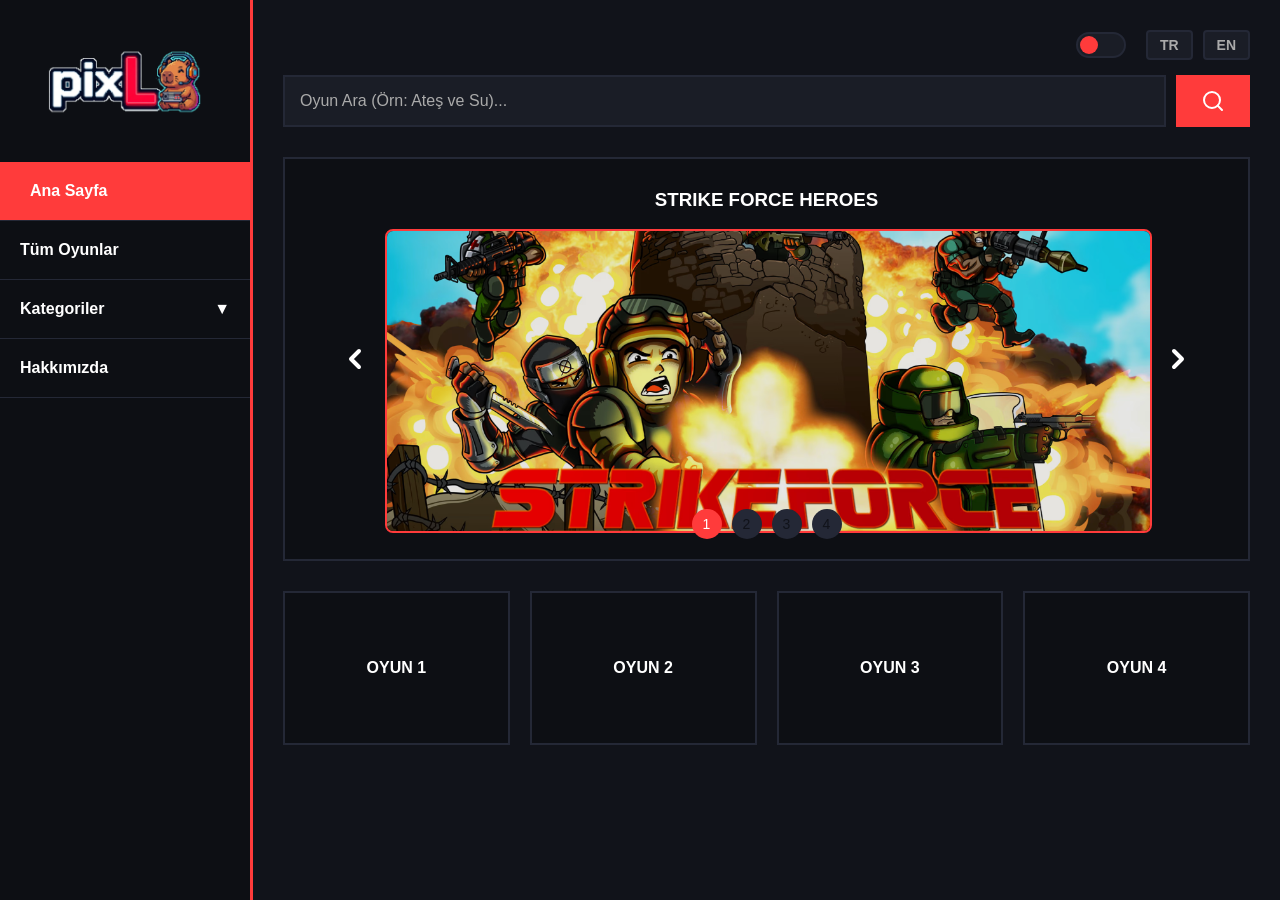
==== oyun yapimi/index.html @ 9a2187cb "Tüm Oyun Dosyaları" ====
<!DOCTYPE html>
<html lang="tr">
<head>
    <meta charset="UTF-8">
    <meta name="viewport" content="width=device-width, initial-scale=1.0">
    <title>pixL - Oyun Portalı</title>
    <link rel="stylesheet" href="style.css">
</head>
<body>
    
    <div class="site-container">

        <nav class="sidebar">
            <div class="logo-container" title="pixL Anasayfa" onclick="window.location.href='index.html'">
                <img src="logo.jpg" alt="pixL Logo" class="site-logo">
            </div>
            
            <a href="index.html" class="menu-item active" data-lang="home">Ana Sayfa</a>
            <a href="index.html" class="menu-item" data-lang="all_games">Tüm Oyunlar</a>
            
            <div class="menu-item" id="kategori-btn" onclick="kategoriAc()">
                <span data-lang="categories">Kategoriler</span> <span id="ok">▼</span>
            </div>
            <div class="submenu" id="alt-menu">
                <a href="#" data-lang="action">Aksiyon</a>
                <a href="#" data-lang="racing">Yarış</a>
                <a href="#" data-lang="puzzle">Bulmaca</a>
                <a href="#" data-lang="girls">Kız Oyunları</a>
            </div>

            <a href="hakkimizda.html" class="menu-item" data-lang="about">Hakkımızda</a>
        </nav>

        <main class="content-area">

            <div class="header-section">
                <div class="top-controls">
                    <label class="theme-switch" title="Tema Değiştir">
                        <input type="checkbox" id="themeToggle" onchange="toggleTheme()">
                        <span class="slider"></span>
                    </label>
                    
                    <div class="language-flags">
                        <span class="lang-btn" onclick="changeLanguage('tr')" title="Türkçe">TR</span>
                        <span class="lang-btn" onclick="changeLanguage('en')" title="English">EN</span>
                    </div>
                </div>
                
                <header class="top-bar">
                    <input type="text" id="search-input" class="search-input" data-lang="search_placeholder" placeholder="Oyun Ara (Örn: Ateş ve Su)..." onkeyup="aramaYap(event)">
                    <button class="search-btn" onclick="aramaYap()">
                        <svg xmlns="http://www.w3.org/2000/svg" width="24" height="24" viewBox="0 0 24 24" fill="none" stroke="white" stroke-width="2" stroke-linecap="round" stroke-linejoin="round">
                            <circle cx="11" cy="11" r="8"></circle>
                            <line x1="21" y1="21" x2="16.65" y2="16.65"></line>
                        </svg>
                    </button>
                </header>
            </div>
            
            <div id="main-content">
                <div class="slider-container">
                    <button class="slider-btn" onclick="prevSlide()">
                        <svg xmlns="http://www.w3.org/2000/svg" width="32" height="32" viewBox="0 0 24 24" fill="none" stroke="currentColor" stroke-width="3" stroke-linecap="round" stroke-linejoin="round">
                            <polyline points="15 18 9 12 15 6"></polyline>
                        </svg>
                    </button>
                    
                    <div class="slider-oyun">
                        <div class="slide active">
                            <h3 data-lang="pop_game_1">STRIKE FORCE HEROES</h3>
                            
                            <!-- HOVER EFEKTLİ YENİ OYUN KUTUSU -->
                            <div class="slide-img-container" onclick="window.location.href='oyna-sfh.html'">
                                <img src="sfh-kapak.png" alt="SFH Kapak" class="slide-img">
                                <button class="play-btn">HEMEN OYNA</button>
                            </div>
                            
                        </div>
                        
                        <div class="slide">
                            <h3 data-lang="pop_game_2">ATEŞ VE SU</h3>
                            <p data-lang="iframe_text_2">(Efsanevi 2 kişilik macera oyunu)</p>
                        </div>
                        <div class="slide">
                            <h3 data-lang="pop_game_3">ARABA YARIŞI 3D</h3>
                            <p data-lang="iframe_text_3">(Asfaltta hız sınırlarını zorla!)</p>
                        </div>
                        <div class="slide">
                            <h3 data-lang="pop_game_4">BULMACA USTASI</h3>
                            <p data-lang="iframe_text_4">(Zekanı test edecek zorlu bölümler)</p>
                        </div>
                    </div>
                    
                    <button class="slider-btn" onclick="nextSlide()">
                        <svg xmlns="http://www.w3.org/2000/svg" width="32" height="32" viewBox="0 0 24 24" fill="none" stroke="currentColor" stroke-width="3" stroke-linecap="round" stroke-linejoin="round">
                            <polyline points="9 18 15 12 9 6"></polyline>
                        </svg>
                    </button>
                    
                    <div class="dots">
                        <span class="dot active" onclick="goToSlide(0)">1</span>
                        <span class="dot" onclick="goToSlide(1)">2</span>
                        <span class="dot" onclick="goToSlide(2)">3</span>
                        <span class="dot" onclick="goToSlide(3)">4</span>
                    </div>
                </div>
                
                <div class="game-grid">
                    <div class="game-box" data-lang="game_1">OYUN 1</div>
                    <div class="game-box" data-lang="game_2">OYUN 2</div>
                    <div class="game-box" data-lang="game_3">OYUN 3</div>
                    <div class="game-box" data-lang="game_4">OYUN 4</div>
                </div>
            </div>

            <div id="no-results">
                <img src="capybara.png" alt="Bulunamadı" class="capybara-img">
                <h2 data-lang="no_results_title">Sonuç Bulunamadı...</h2>
                <p data-lang="no_results_text">Farklı bir kelimeyle tekrar aramayı dene.</p>
            </div>

        </main>
    </div>

    <script>
        let currentSlide = 0;
        function showSlide(index) {
            const slides = document.querySelectorAll('.slide');
            const dots = document.querySelectorAll('.dot');
            if(slides.length === 0) return; 

            slides.forEach(s => s.classList.remove('active'));
            dots.forEach(d => d.classList.remove('active'));

            if(index >= slides.length) currentSlide = 0;
            else if(index < 0) currentSlide = slides.length - 1;
            else currentSlide = index;

            slides[currentSlide].classList.add('active');
            dots[currentSlide].classList.add('active');
        }

        function nextSlide() { showSlide(currentSlide + 1); }
        function prevSlide() { showSlide(currentSlide - 1); }
        function goToSlide(index) { showSlide(index); }

        function aramaYap(event) {
            if (event && event.type === 'keyup' && event.key !== 'Enter') return;
            let input = document.getElementById('search-input').value.toLowerCase();
            let mainContent = document.getElementById('main-content');
            let noResults = document.getElementById('no-results');

            if (input.trim() === '') {
                mainContent.style.display = 'block';
                noResults.style.display = 'none';
                return;
            }

            let gecerliKelimeler = ["oyun", "ateş", "su", "yarış", "aksiyon", "bulmaca", "1", "2", "3", "4", "popüler"];
            let bulundu = false;

            for (let kelime of gecerliKelimeler) {
                if (input.includes(kelime)) { bulundu = true; break; }
            }

            if (bulundu) {
                mainContent.style.display = 'block';
                noResults.style.display = 'none';
            } else {
                mainContent.style.display = 'none';
                noResults.style.display = 'flex'; 
            }
        }

        function toggleTheme() { document.body.classList.toggle('light-mode'); }
        function kategoriAc() {
            var menu = document.getElementById("alt-menu");
            var ok = document.getElementById("ok");
            if (menu.style.display === "block") {
                menu.style.display = "none";
                ok.innerHTML = "▼";
            } else {
                menu.style.display = "block";
                ok.innerHTML = "▲"; 
            }
        }

        const dictionary = {
            'tr': {
                'home': 'Ana Sayfa', 'all_games': 'Tüm Oyunlar', 'categories': 'Kategoriler',
                'action': 'Aksiyon', 'racing': 'Yarış', 'puzzle': 'Bulmaca', 'girls': 'Kız Oyunları',
                'about': 'Hakkımızda', 'search_placeholder': 'Oyun Ara (Örn: Ateş ve Su)...',
                'pop_game_1': 'STRIKE FORCE HEROES', 'iframe_text_1': '(Buraya oyunun iFrame\'i veya resmi gelecek)',
                'pop_game_2': 'ATEŞ VE SU', 'iframe_text_2': '(Efsanevi 2 kişilik macera oyunu)',
                'pop_game_3': 'ARABA YARIŞI 3D', 'iframe_text_3': '(Asfaltta hız sınırlarını zorla!)',
                'pop_game_4': 'BULMACA USTASI', 'iframe_text_4': '(Zekanı test edecek zorlu bölümler)',
                'game_1': 'OYUN 1', 'game_2': 'OYUN 2', 'game_3': 'OYUN 3', 'game_4': 'OYUN 4',
                'no_results_title': 'Sonuç Bulunamadı...', 'no_results_text': 'Farklı bir kelimeyle tekrar aramayı dene.',
                'about_title': 'Biz Kimiz?',
                'about_text': 'Biz, Yapay Zeka ve Makine Öğrenmesi bölümünde okuyan yazılım tutkunu 5 birinci sınıf öğrencisinden oluşan <strong>pixL</strong> ekibiyiz. Hem kendimizi geliştirmek hem de kullanıcılara karmaşadan uzak, doğrudan oyun odaklı hızlı bir eğlence platformu sunmak için bu siteyi hayata geçirdik. Ancak <strong>pixL</strong> sadece bizim eklediğimiz oyunlardan ibaret kapalı bir sistem değil; aynı zamanda bağımsız geliştiriciler için de özgür bir sahne! Eğer kendi tasarlayıp kodladığın bir oyun varsa ve bunun binlerce kişi tarafından oynanmasını istiyorsan, oyununu sitemizde yayınlamamız için bizimle iletişime geçebilir, bu eğlenceli topluluğun bir parçası olabilirsin.'
            },
            'en': {
                'home': 'Home', 'all_games': 'All Games', 'categories': 'Categories',
                'action': 'Action', 'racing': 'Racing', 'puzzle': 'Puzzle', 'girls': 'Girls Games',
                'about': 'About Us', 'search_placeholder': 'Search Game (e.g., Fireboy and Watergirl)...',
                'pop_game_1': 'STRIKE FORCE HEROES', 'iframe_text_1': '(Game iFrame or image will be placed here)',
                'pop_game_2': 'FIREBOY & WATERGIRL', 'iframe_text_2': '(Legendary 2-player adventure game)',
                'pop_game_3': 'CAR RACING 3D', 'iframe_text_3': '(Push the speed limits on the asphalt!)',
                'pop_game_4': 'PUZZLE MASTER', 'iframe_text_4': '(Challenging levels to test your brain)',
                'game_1': 'GAME 1', 'game_2': 'GAME 2', 'game_3': 'GAME 3', 'game_4': 'GAME 4',
                'no_results_title': 'No Results Found...', 'no_results_text': 'Try searching with a different keyword.',
                'about_title': 'Who Are We?',
                'about_text': 'We are the <strong>pixL</strong> team, consisting of 5 passionate freshman software engineering students studying Artificial Intelligence and Machine Learning. We brought this site to life both to develop ourselves and to offer users a quick entertainment platform focused directly on games, free from clutter. However, <strong>pixL</strong> is not just a closed system consisting of the games we add; it is also an open stage for independent developers! If you have a game you designed and coded yourself and want it to be played by thousands of people, you can contact us to publish your game on our site and become a part of this fun community.'
            }
        };

        function changeLanguage(lang) {
            const elements = document.querySelectorAll('[data-lang]');
            elements.forEach(el => {
                const key = el.getAttribute('data-lang');
                if (dictionary[lang][key]) {
                    if (el.tagName === 'INPUT') el.placeholder = dictionary[lang][key];
                    else if (el.tagName === 'P' || el.tagName === 'H3') el.innerHTML = dictionary[lang][key]; 
                    else el.innerText = dictionary[lang][key];
                }
            });
        }
    </script>
</body>
</html>
---- oyun yapimi/style.css ----
/* =========================================
   TEMA DEĞİŞKENLERİ
========================================= */
:root {
    --bg-main: #11131A;
    --bg-sidebar: #0d0f14;
    --bg-card: #1a1d26;
    --bg-input: #1a1d26;
    --border-color: #242836;
    --text-main: #ffffff;
    --text-muted: #aaaaaa;
    --accent-color: #FF3B3B; 
    --accent-hover: #cc2e2e;
}

body.light-mode {
    --bg-main: #F5F1EB; 
    --bg-sidebar: #EBE5DD; 
    --bg-card: #ffffff; 
    --bg-input: #ffffff;
    --border-color: #8A7F73; 
    --text-main: #222222; 
    --text-muted: #8A7F73; 
    --accent-color: #A8B5A2; 
    --accent-hover: #8f9c89; 
}

/* =========================================
   GENEL AYARLAR
========================================= */
body {
    margin: 0;
    padding: 0;
    font-family: 'Segoe UI', Tahoma, Geneva, Verdana, sans-serif;
    background-color: var(--bg-main); 
    color: var(--text-main); 
    transition: background-color 0.4s ease, color 0.4s ease; 
}

.site-container {
    display: flex;
    min-height: 100vh;
}

/* -------------------------------------
   SOL MENÜ
------------------------------------- */
.sidebar {
    width: 250px;
    min-width: 250px; 
    flex-shrink: 0;   
    background-color: var(--bg-sidebar); 
    border-right: 3px solid var(--accent-color); 
    display: flex;
    flex-direction: column;
    transition: all 0.4s ease;
}

/* YENİ LOGO AYARLARI (Filtreler tamamen silindi!) */
.logo-container {
    text-align: center;
    padding: 30px 0;
    cursor: pointer;
    display: flex;
    justify-content: center;
    align-items: center;
    transition: all 0.4s ease;
}

.site-logo {
    max-width: 75%; 
    height: auto;
    border-radius: 12px; 
    transition: all 0.3s ease;
}

.logo-container:hover .site-logo {
    transform: scale(1.05);
}

/* -------------------------------------
   MENÜ BUTONLARI
------------------------------------- */
.menu-item {
    padding: 20px;
    text-decoration: none;
    color: var(--text-main);
    font-weight: bold;
    border-bottom: 1px solid var(--border-color);
    cursor: pointer;
    transition: 0.3s;
    display: flex;
    justify-content: space-between; 
}

.menu-item:hover, .menu-item.active {
    background-color: var(--accent-color); 
    color: #fff; 
    padding-left: 30px; 
}

.submenu { display: none; background-color: var(--bg-card); }

.submenu a {
    display: block;
    padding: 15px 20px 15px 40px; 
    text-decoration: none;
    color: var(--text-muted);
    font-size: 14px;
    transition: 0.2s;
}

.submenu a:hover {
    color: #fff;
    background-color: var(--accent-color); 
}

/* -------------------------------------
   SAĞ ANA İÇERİK & ÜST KONTROLLER
------------------------------------- */
.content-area {
    flex-grow: 1;
    padding: 30px;
    display: flex;
    flex-direction: column;
    gap: 30px;
}

#main-content {
    display: flex;
    flex-direction: column;
    gap: 30px;
    animation: fadeIn 0.5s ease;
}

.header-section {
    display: flex;
    flex-direction: column;
    gap: 15px;
}

.top-controls {
    display: flex;
    justify-content: flex-end;
    align-items: center;
    gap: 20px;
}

.theme-switch {
    position: relative;
    display: inline-block;
    width: 50px;
    height: 26px;
}

.theme-switch input { opacity: 0; width: 0; height: 0; }

.slider {
    position: absolute;
    cursor: pointer;
    top: 0; left: 0; right: 0; bottom: 0;
    background-color: var(--bg-input);
    border: 2px solid var(--border-color);
    transition: .4s;
    border-radius: 34px;
}

.slider:before {
    position: absolute;
    content: "";
    height: 18px; width: 18px;
    left: 2px; bottom: 2px;
    background-color: var(--accent-color);
    transition: .4s;
    border-radius: 50%;
}

input:checked + .slider { background-color: var(--bg-card); }
input:checked + .slider:before { transform: translateX(24px); }

.language-flags { display: flex; gap: 10px; }

.lang-btn {
    font-size: 14px;
    font-weight: bold;
    color: var(--text-muted);
    cursor: pointer;
    transition: 0.3s;
    padding: 5px 12px;
    border: 2px solid var(--border-color);
    background-color: var(--bg-input);
    border-radius: 4px; 
}

.lang-btn:hover {
    color: #fff;
    border-color: var(--accent-color);
    background-color: var(--accent-color);
    transform: translateY(-2px); 
}

.top-bar { display: flex; gap: 10px; }

.search-input {
    flex-grow: 1;
    padding: 15px;
    background-color: var(--bg-input); 
    border: 2px solid var(--border-color);
    color: var(--text-main);
    font-size: 16px;
    outline: none;
    transition: 0.3s;
}

.search-input:focus { border-color: var(--accent-color); }
.search-input::placeholder { color: var(--text-muted); }

.search-btn {
    padding: 0 25px;
    background-color: var(--accent-color); 
    border: none;
    cursor: pointer;
    display: flex;
    align-items: center;
    justify-content: center;
    transition: 0.3s;
}

.search-btn:hover { background-color: var(--accent-hover); }

/* SLIDER ALANI */
.slider-container {
    background-color: var(--bg-sidebar);
    border: 2px solid var(--border-color);
    height: 400px;
    display: flex;
    align-items: center;
    justify-content: space-between;
    padding: 0 40px; 
    position: relative; 
    transition: all 0.4s ease;
}

.slider-oyun { 
    text-align: center; 
    flex-grow: 1;
}

.slide {
    display: none;
    animation: fadeIn 0.5s ease;
}

.slide.active { display: block; }

.slider-btn {
    background-color: transparent; 
    color: var(--text-main); 
    border: none;
    width: 60px; height: 60px;
    border-radius: 50%; 
    display: flex;
    align-items: center;
    justify-content: center;
    cursor: pointer;
    transition: all 0.3s ease;
}

.slider-btn:hover {
    background-color: var(--text-main); 
    color: var(--bg-main); 
    box-shadow: 0 0 15px rgba(0, 0, 0, 0.1); 
}

.dots {
    position: absolute;
    bottom: 20px;
    left: 50%;
    transform: translateX(-50%); 
    display: flex;
    gap: 10px;
}

.dot {
    background-color: var(--border-color);
    color: var(--bg-main);
    width: 30px; height: 30px;
    border-radius: 50%; 
    display: flex; align-items: center; justify-content: center;
    font-size: 14px; cursor: pointer;
    transition: 0.3s;
}

.dot.active, .dot:hover { background-color: var(--accent-color); color: #fff;}

.game-grid { display: flex; justify-content: space-between; gap: 20px; }

.game-box {
    background-color: var(--bg-sidebar);
    border: 2px solid var(--border-color);
    flex-grow: 1; 
    height: 150px;
    display: flex; align-items: center; justify-content: center;
    font-weight: bold;
    transition: 0.3s;
    cursor: pointer;
}

.game-box:hover {
    border-color: var(--accent-color); 
    transform: translateY(-5px); 
    box-shadow: 0 10px 20px rgba(0,0,0, 0.1); 
}

/* =========================================
   ARAMA BULUNAMADI EKRANI (KAPİBARA)
========================================= */
#no-results {
    display: none; 
    flex-direction: column;
    align-items: center;
    justify-content: center;
    padding: 80px 0;
    text-align: center;
    animation: fadeIn 0.5s ease;
}

@keyframes fadeIn {
    from { opacity: 0; transform: translateY(20px); }
    to { opacity: 1; transform: translateY(0); }
}

#no-results h2 { color: var(--accent-color); margin: 10px 0; font-size: 28px; }
#no-results p { color: var(--text-muted); font-size: 16px; }

.capybara-img {
    width: 200px;
    margin-bottom: 20px;
    filter: invert(1) grayscale(1) opacity(0.5);
    mix-blend-mode: screen; 
    transition: all 0.4s ease;
}

body.light-mode .capybara-img {
    filter: grayscale(1) opacity(0.5);
    mix-blend-mode: multiply;
}

/* =========================================
   HAKKIMIZDA SAYFASI STİLLERİ
========================================= */
.about-header {
    background-color: var(--bg-card);
    border: 2px solid var(--border-color);
    padding: 30px;
    border-radius: 8px;
    margin-bottom: 20px;
}

.about-header h1 { color: var(--accent-color); margin-top: 0; margin-bottom: 15px; font-size: 28px; }
.about-header p { color: var(--text-muted); line-height: 1.6; font-size: 16px; margin: 0; }

.team-grid { display: flex; flex-wrap: wrap; gap: 20px; justify-content: center; }

.team-card {
    background-color: var(--bg-sidebar);
    border: 2px solid var(--border-color);
    width: calc(33.333% - 20px); 
    min-width: 250px; 
    padding: 30px 20px;
    border-radius: 8px; text-align: center;
    transition: all 0.3s ease;
}

.team-card:hover {
    border-color: var(--accent-color);
    transform: translateY(-5px);
    box-shadow: 0 10px 20px rgba(0,0,0, 0.1);
}

.team-card .avatar {
    width: 70px; height: 70px;
    background-color: var(--bg-card);
    display: flex; align-items: center; justify-content: center;
    border-radius: 50%; margin: 0 auto 15px auto;
    border: 2px solid var(--accent-color);
    overflow: hidden; 
}

.avatar img {
    width: 100%; height: 100%;
    object-fit: cover; 
}

.team-card h3 { color: var(--text-main); margin: 0 0 15px 0; font-size: 20px; }
.social-links { display: flex; flex-direction: column; gap: 10px; }

.social-links a {
    color: var(--text-muted);
    text-decoration: none; font-size: 14px;
    background-color: var(--bg-card);
    padding: 8px; border-radius: 4px;
    transition: 0.2s; word-break: break-all; 
}

.social-links a:hover { color: white; background-color: var(--accent-color); }

/* =========================================
   YENİ: OYUN SLIDER HOVER (ÜZERİNE GELİNCE) EFEKTİ
========================================= */
.slider-oyun .slide-img-container {
    position: relative;
    width: 100%;
    height: 300px;
    border-radius: 8px;
    border: 2px solid var(--accent-color);
    overflow: hidden;
    margin-bottom: 15px;
    cursor: pointer;
    background-color: #000;
}

.slider-oyun .slide-img {
    width: 100%;
    height: 100%;
    object-fit: cover;
    opacity: 0.9;
    transition: all 0.4s ease;
}

.slider-oyun .slide-img-container:hover .slide-img {
    opacity: 0.4;
    transform: scale(1.05);
}

.slider-oyun .play-btn {
    position: absolute;
    top: 50%;
    left: 50%;
    transform: translate(-50%, -50%);
    padding: 15px 40px;
    font-size: 20px;
    font-weight: bold;
    background-color: var(--accent-color);
    color: white;
    border: none;
    border-radius: 8px;
    cursor: pointer;
    opacity: 0;
    transition: all 0.4s ease;
    box-shadow: 0 10px 25px rgba(0,0,0,0.8);
}

.slider-oyun .slide-img-container:hover .play-btn {
    opacity: 1;
}
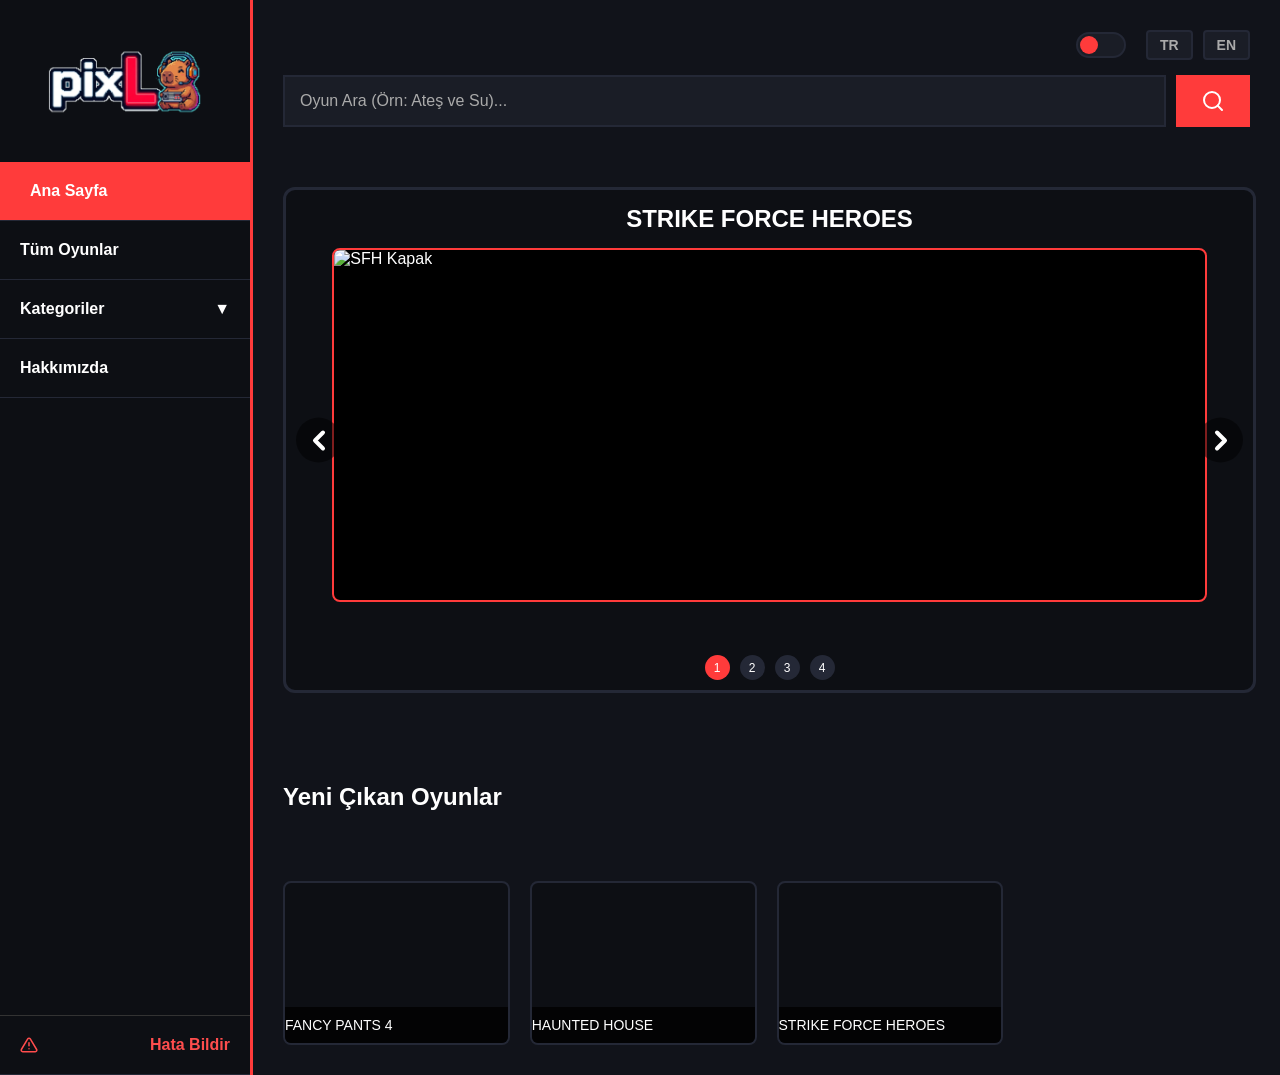
==== commit 4d7ef504: "Add files via upload" ====
--- a/oyun yapimi/index.html
+++ b/oyun yapimi/index.html
@@ -10,13 +10,14 @@
     
     <div class="site-container">
 
-        <nav class="sidebar">
+        <nav class="sidebar" style="display: flex; flex-direction: column;">
             <div class="logo-container" title="pixL Anasayfa" onclick="window.location.href='index.html'">
                 <img src="logo.jpg" alt="pixL Logo" class="site-logo">
             </div>
             
             <a href="index.html" class="menu-item active" data-lang="home">Ana Sayfa</a>
-            <a href="index.html" class="menu-item" data-lang="all_games">Tüm Oyunlar</a>
+            <!-- TÜM OYUNLAR BUTONUNA TIKLAMA GÖREVİ VERDİK -->
+            <a href="#" class="menu-item" data-lang="all_games" onclick="tumOyunlariGoster(event)">Tüm Oyunlar</a>
             
             <div class="menu-item" id="kategori-btn" onclick="kategoriAc()">
                 <span data-lang="categories">Kategoriler</span> <span id="ok">▼</span>
@@ -29,6 +30,12 @@
             </div>
 
             <a href="hakkimizda.html" class="menu-item" data-lang="about">Hakkımızda</a>
+
+            <!-- YENİ EKLENEN GERİ BİLDİRİM BUTONU (En alta iter) -->
+            <a href="feedback.html" class="menu-item" style="margin-top: auto; color: #ff4d4d; border-top: 1px solid #333;">
+                <svg style="vertical-align: middle; margin-right: 5px;" xmlns="http://www.w3.org/2000/svg" width="18" height="18" viewBox="0 0 24 24" fill="none" stroke="currentColor" stroke-width="2" stroke-linecap="round" stroke-linejoin="round"><path d="M10.29 3.86L1.82 18a2 2 0 0 0 1.71 3h16.94a2 2 0 0 0 1.71-3L13.71 3.86a2 2 0 0 0-3.42 0z"></path><line x1="12" y1="9" x2="12" y2="13"></line><line x1="12" y1="17" x2="12.01" y2="17"></line></svg>
+                Hata Bildir
+            </a>
         </nav>
 
         <main class="content-area">
@@ -66,25 +73,38 @@
                     </button>
                     
                     <div class="slider-oyun">
+                        
+                        <!-- 1. OYUN: STRIKE FORCE HEROES -->
                         <div class="slide active">
                             <h3 data-lang="pop_game_1">STRIKE FORCE HEROES</h3>
                             
-                            <!-- HOVER EFEKTLİ YENİ OYUN KUTUSU -->
-                            <div class="slide-img-container" onclick="window.location.href='oyna-sfh.html'">
-                                <img src="sfh-kapak.png" alt="SFH Kapak" class="slide-img">
+                            <div class="slide-img-container" onclick="window.location.href='oyna.html?oyun=sfh1'">
+                                <img src="https://ayberkkr.github.io/pixl-bulut/sfh-kapak.jpg" alt="SFH Kapak" class="slide-img">
                                 <button class="play-btn">HEMEN OYNA</button>
                             </div>
-                            
                         </div>
                         
+                        <!-- 2. OYUN: HAUNTED HOUSE (YENİ EKLENEN) -->
                         <div class="slide">
-                            <h3 data-lang="pop_game_2">ATEŞ VE SU</h3>
-                            <p data-lang="iframe_text_2">(Efsanevi 2 kişilik macera oyunu)</p>
+                            <h3>HAUNTED HOUSE</h3>
+                            
+                            <div class="slide-img-container" onclick="window.location.href='oyna.html?oyun=haunted1'">
+                                <img src="https://ayberkkr.github.io/pixl-bulut/hauntedhouse.jpg" alt="Haunted House Kapak" class="slide-img">
+                                <button class="play-btn">HEMEN OYNA</button>
+                            </div>
                         </div>
+                        
+                        <!-- 3. OYUN: FANCY PANTS 4 -->
                         <div class="slide">
-                            <h3 data-lang="pop_game_3">ARABA YARIŞI 3D</h3>
-                            <p data-lang="iframe_text_3">(Asfaltta hız sınırlarını zorla!)</p>
+                            <h3>FANCY PANTS 4</h3>
+                            
+                            <div class="slide-img-container" onclick="window.location.href='oyna.html?oyun=fancy4'">
+                                <img src="https://ayberkkr.github.io/pixl-bulut/fancypants4.jpg" alt="Fancy Pants 4 Kapak" class="slide-img">
+                                <button class="play-btn">HEMEN OYNA</button>
+                            </div>
                         </div>
+                        
+                        <!-- 4. OYUN YER TUTUCU -->
                         <div class="slide">
                             <h3 data-lang="pop_game_4">BULMACA USTASI</h3>
                             <p data-lang="iframe_text_4">(Zekanı test edecek zorlu bölümler)</p>
@@ -105,11 +125,9 @@
                     </div>
                 </div>
                 
-                <div class="game-grid">
-                    <div class="game-box" data-lang="game_1">OYUN 1</div>
-                    <div class="game-box" data-lang="game_2">OYUN 2</div>
-                    <div class="game-box" data-lang="game_3">OYUN 3</div>
-                    <div class="game-box" data-lang="game_4">OYUN 4</div>
+                <h2 id="grid-baslik" style="color: white; margin-top: 30px; font-size: 1.5rem;">Yeni Çıkan Oyunlar</h2>
+                <div class="game-grid" id="oyun-izgarasi">
+                    <!-- Kutular JS ile otomatik dolacak -->
                 </div>
             </div>
 
@@ -123,7 +141,7 @@
     </div>
 
     <script>
-        let currentSlide = 0;
+let currentSlide = 0;
         function showSlide(index) {
             const slides = document.querySelectorAll('.slide');
             const dots = document.querySelectorAll('.dot');
@@ -144,31 +162,124 @@
         function prevSlide() { showSlide(currentSlide - 1); }
         function goToSlide(index) { showSlide(index); }
 
-        function aramaYap(event) {
-            if (event && event.type === 'keyup' && event.key !== 'Enter') return;
-            let input = document.getElementById('search-input').value.toLowerCase();
+        let butunOyunlar = [];
+
+        // Sayfa açıldığında oyunları JSON'dan çek
+        fetch('oyunlar.json')
+            .then(response => response.json())
+            .then(data => {
+                butunOyunlar = data;
+                yeniCikanlariGoster(); // Çekme bitince yeni çıkanları diz
+            });
+
+        function oyunuKutuyaCevir(oyun) {
+            // Arka plana resmi koyup, yazıyı üstüne basıyoruz
+            return `
+                <div class="game-box" onclick="window.location.href='oyna.html?oyun=${oyun.id}'" style="background-image: url('${oyun.kapak}'); background-size: cover; background-position: center; position: relative;">
+                    <div style="position: absolute; bottom: 0; left: 0; width: 100%; background: rgba(0,0,0,0.8); color: white; padding: 10px 0; font-size: 14px; text-transform: uppercase;">
+                        ${oyun.ad}
+                    </div>
+                </div>
+            `;
+        }
+
+        function yeniCikanlariGoster() {
+            document.querySelector('.slider-container').style.display = 'block';
+            document.getElementById('grid-baslik').innerText = "Yeni Çıkan Oyunlar";
+            
+            // Listeyi ters çevir (en yeni en başa gelsin) ve ilk 4'ünü al
+            let sonOyunlar = [...butunOyunlar].reverse().slice(0, 4);
+            
+            let html = '';
+            sonOyunlar.forEach(oyun => { html += oyunuKutuyaCevir(oyun); });
+            document.getElementById('oyun-izgarasi').innerHTML = html;
+        }
+
+        function tumOyunlariGoster(event) {
+            if(event) event.preventDefault(); // Linkin sayfayı yenilemesini engelle
+            
+            // Slider'ı gizle, başlığı değiştir
+            document.querySelector('.slider-container').style.display = 'none';
+            document.getElementById('grid-baslik').innerText = "Tüm Oyunlar";
+            
+            // Bütün oyunları ters sırayla ekrana bas
+            let html = '';
+            [...butunOyunlar].reverse().forEach(oyun => { html += oyunuKutuyaCevir(oyun); });
+            document.getElementById('oyun-izgarasi').innerHTML = html;
+        }
+
+        // --- YENİ VE AKILLI ARAMA MOTORU ---
+        function aramaYap() {
+            let input = document.getElementById('search-input').value.toLowerCase().trim();
             let mainContent = document.getElementById('main-content');
             let noResults = document.getElementById('no-results');
-
-            if (input.trim() === '') {
+            
+            let slides = document.querySelectorAll('.slide');
+            let gameBoxes = document.querySelectorAll('.game-box');
+            
+            let sliderBtns = document.querySelectorAll('.slider-btn');
+            let dots = document.querySelector('.dots');
+            let sliderOyun = document.querySelector('.slider-oyun');
+
+            // Eğer arama kutusu boşsa her şeyi eski (orijinal) haline döndür
+            if (input === '') {
                 mainContent.style.display = 'block';
                 noResults.style.display = 'none';
+                
+                sliderBtns.forEach(btn => btn.style.display = '');
+                if(dots) dots.style.display = '';
+                
+                sliderOyun.style.display = '';
+                sliderOyun.style.flexWrap = '';
+                sliderOyun.style.justifyContent = '';
+
+                slides.forEach(slide => slide.style.display = '');
+                gameBoxes.forEach(box => box.style.display = '');
+                
+                showSlide(currentSlide); // Slaytı tekrar düzelt
                 return;
             }
 
-            let gecerliKelimeler = ["oyun", "ateş", "su", "yarış", "aksiyon", "bulmaca", "1", "2", "3", "4", "popüler"];
-            let bulundu = false;
-
-            for (let kelime of gecerliKelimeler) {
-                if (input.includes(kelime)) { bulundu = true; break; }
-            }
-
-            if (bulundu) {
+            // Arama yapılıyorsa oyunları filtrele
+            let matchCount = 0;
+            
+            sliderBtns.forEach(btn => btn.style.display = 'none'); // Slayt oklarını gizle
+            if(dots) dots.style.display = 'none'; // Noktaları gizle
+            
+            // Eşleşenleri yan yana dizmek için slider'ı serbest bırak
+            sliderOyun.style.display = 'flex';
+            sliderOyun.style.flexWrap = 'wrap';
+            sliderOyun.style.justifyContent = 'center';
+            sliderOyun.style.gap = '20px';
+
+            // Slaytlardaki oyun isimlerini kontrol et
+            slides.forEach(slide => {
+                let title = slide.querySelector('h3');
+                if (title && title.innerText.toLowerCase().includes(input)) {
+                    slide.style.display = 'block'; // Eşleşeni göster
+                    matchCount++;
+                } else {
+                    slide.style.display = 'none'; // Eşleşmeyeni gizle
+                }
+            });
+
+            // Alttaki küçük oyun kutularını kontrol et
+            gameBoxes.forEach(box => {
+                if (box.innerText.toLowerCase().includes(input)) {
+                    box.style.display = ''; // CSS'in orijinal haline bırak
+                    matchCount++;
+                } else {
+                    box.style.display = 'none';
+                }
+            });
+
+            // Eğer en az 1 oyun bulunduysa oyunları göster, bulunamadıysa Capybara'yı aç!
+            if (matchCount > 0) {
                 mainContent.style.display = 'block';
                 noResults.style.display = 'none';
             } else {
                 mainContent.style.display = 'none';
-                noResults.style.display = 'flex'; 
+                noResults.style.display = 'flex';
             }
         }
 
@@ -190,27 +301,31 @@
                 'home': 'Ana Sayfa', 'all_games': 'Tüm Oyunlar', 'categories': 'Kategoriler',
                 'action': 'Aksiyon', 'racing': 'Yarış', 'puzzle': 'Bulmaca', 'girls': 'Kız Oyunları',
                 'about': 'Hakkımızda', 'search_placeholder': 'Oyun Ara (Örn: Ateş ve Su)...',
-                'pop_game_1': 'STRIKE FORCE HEROES', 'iframe_text_1': '(Buraya oyunun iFrame\'i veya resmi gelecek)',
-                'pop_game_2': 'ATEŞ VE SU', 'iframe_text_2': '(Efsanevi 2 kişilik macera oyunu)',
+                
+                'pop_game_1': 'STRIKE FORCE HEROES',
+                'pop_game_2': 'HAUNTED HOUSE', // !!! DÜZELTİLDİ !!!
+                
                 'pop_game_3': 'ARABA YARIŞI 3D', 'iframe_text_3': '(Asfaltta hız sınırlarını zorla!)',
                 'pop_game_4': 'BULMACA USTASI', 'iframe_text_4': '(Zekanı test edecek zorlu bölümler)',
                 'game_1': 'OYUN 1', 'game_2': 'OYUN 2', 'game_3': 'OYUN 3', 'game_4': 'OYUN 4',
                 'no_results_title': 'Sonuç Bulunamadı...', 'no_results_text': 'Farklı bir kelimeyle tekrar aramayı dene.',
                 'about_title': 'Biz Kimiz?',
-                'about_text': 'Biz, Yapay Zeka ve Makine Öğrenmesi bölümünde okuyan yazılım tutkunu 5 birinci sınıf öğrencisinden oluşan <strong>pixL</strong> ekibiyiz. Hem kendimizi geliştirmek hem de kullanıcılara karmaşadan uzak, doğrudan oyun odaklı hızlı bir eğlence platformu sunmak için bu siteyi hayata geçirdik. Ancak <strong>pixL</strong> sadece bizim eklediğimiz oyunlardan ibaret kapalı bir sistem değil; aynı zamanda bağımsız geliştiriciler için de özgür bir sahne! Eğer kendi tasarlayıp kodladığın bir oyun varsa ve bunun binlerce kişi tarafından oynanmasını istiyorsan, oyununu sitemizde yayınlamamız için bizimle iletişime geçebilir, bu eğlenceli topluluğun bir parçası olabilirsin.'
+                'about_text': 'Biz, Yapay Zeka ve Makine Öğrenmesi bölümünde okuyan yazılım tutkunu 5 birinci sınıf öğrencisinden oluşan <strong>pixL</strong> ekibiyiz...'
             },
             'en': {
                 'home': 'Home', 'all_games': 'All Games', 'categories': 'Categories',
                 'action': 'Action', 'racing': 'Racing', 'puzzle': 'Puzzle', 'girls': 'Girls Games',
-                'about': 'About Us', 'search_placeholder': 'Search Game (e.g., Fireboy and Watergirl)...',
-                'pop_game_1': 'STRIKE FORCE HEROES', 'iframe_text_1': '(Game iFrame or image will be placed here)',
-                'pop_game_2': 'FIREBOY & WATERGIRL', 'iframe_text_2': '(Legendary 2-player adventure game)',
+                'about': 'About Us', 'search_placeholder': 'Search Game...',
+                
+                'pop_game_1': 'STRIKE FORCE HEROES',
+                'pop_game_2': 'HAUNTED HOUSE', // !!! DÜZELTİLDİ !!!
+                
                 'pop_game_3': 'CAR RACING 3D', 'iframe_text_3': '(Push the speed limits on the asphalt!)',
                 'pop_game_4': 'PUZZLE MASTER', 'iframe_text_4': '(Challenging levels to test your brain)',
                 'game_1': 'GAME 1', 'game_2': 'GAME 2', 'game_3': 'GAME 3', 'game_4': 'GAME 4',
                 'no_results_title': 'No Results Found...', 'no_results_text': 'Try searching with a different keyword.',
                 'about_title': 'Who Are We?',
-                'about_text': 'We are the <strong>pixL</strong> team, consisting of 5 passionate freshman software engineering students studying Artificial Intelligence and Machine Learning. We brought this site to life both to develop ourselves and to offer users a quick entertainment platform focused directly on games, free from clutter. However, <strong>pixL</strong> is not just a closed system consisting of the games we add; it is also an open stage for independent developers! If you have a game you designed and coded yourself and want it to be played by thousands of people, you can contact us to publish your game on our site and become a part of this fun community.'
+                'about_text': 'We are the <strong>pixL</strong> team...'
             }
         };
 
--- a/oyun yapimi/style.css
+++ b/oyun yapimi/style.css
@@ -43,7 +43,7 @@
 }
 
 /* -------------------------------------
-   SOL MENÜ
+   SOL MENÜ (SIDEBAR)
 ------------------------------------- */
 .sidebar {
     width: 250px;
@@ -56,7 +56,6 @@
     transition: all 0.4s ease;
 }
 
-/* YENİ LOGO AYARLARI (Filtreler tamamen silindi!) */
 .logo-container {
     text-align: center;
     padding: 30px 0;
@@ -146,6 +145,7 @@
     gap: 20px;
 }
 
+/* TEMA SWİTCH */
 .theme-switch {
     position: relative;
     display: inline-block;
@@ -178,6 +178,7 @@
 input:checked + .slider { background-color: var(--bg-card); }
 input:checked + .slider:before { transform: translateX(24px); }
 
+/* DİL BUTONLARI */
 .language-flags { display: flex; gap: 10px; }
 
 .lang-btn {
@@ -199,6 +200,7 @@
     transform: translateY(-2px); 
 }
 
+/* ARAMA ÇUBUĞU */
 .top-bar { display: flex; gap: 10px; }
 
 .search-input {
@@ -226,82 +228,147 @@
     transition: 0.3s;
 }
 
-.search-btn:hover { background-color: var(--accent-hover); }
-
-/* SLIDER ALANI */
+/* =========================================
+   OYUN SLIDER (GÜNCELLENMİŞ VE SABİT)
+========================================= */
 .slider-container {
+    width: 100%;
+    max-width: 1000px;
+    height: 500px; 
+    margin: 30px auto;
+    position: relative;
+    border-radius: 12px;
+    border: 3px solid var(--border-color);
     background-color: var(--bg-sidebar);
-    border: 2px solid var(--border-color);
-    height: 400px;
-    display: flex;
-    align-items: center;
-    justify-content: space-between;
-    padding: 0 40px; 
-    position: relative; 
-    transition: all 0.4s ease;
+    overflow: hidden;
+    display: flex;
+    flex-direction: column;
 }
 
 .slider-oyun { 
-    text-align: center; 
-    flex-grow: 1;
+    width: 100%;
+    height: 100%;
 }
 
 .slide {
     display: none;
+    height: 100%;
+    flex-direction: column;
     animation: fadeIn 0.5s ease;
 }
 
-.slide.active { display: block; }
+.slide.active { display: flex; }
+
+.slide h3 {
+    margin: 15px 0;
+    color: var(--text-main);
+    font-size: 1.5rem;
+    text-align: center;
+}
+
+.slide-img-container {
+    position: relative;
+    width: 90%; 
+    height: 350px; 
+    margin: 0 auto;
+    border-radius: 8px;
+    border: 2px solid var(--accent-color);
+    overflow: hidden;
+    background-color: #000;
+}
+
+.slide-img {
+    width: 100%;
+    height: 100%;
+    object-fit: cover; 
+    object-position: center;
+    transition: all 0.4s ease;
+}
+
+.slide-img-container:hover .slide-img {
+    opacity: 0.4;
+    transform: scale(1.03);
+}
 
 .slider-btn {
-    background-color: transparent; 
-    color: var(--text-main); 
+    position: absolute;
+    top: 50%;
+    transform: translateY(-50%);
+    background-color: rgba(0,0,0,0.5); 
+    color: white; 
     border: none;
-    width: 60px; height: 60px;
+    width: 45px; height: 45px;
     border-radius: 50%; 
     display: flex;
     align-items: center;
     justify-content: center;
     cursor: pointer;
     transition: all 0.3s ease;
-}
-
-.slider-btn:hover {
-    background-color: var(--text-main); 
-    color: var(--bg-main); 
-    box-shadow: 0 0 15px rgba(0, 0, 0, 0.1); 
-}
+    z-index: 10;
+}
+
+.slider-btn:hover { background-color: var(--accent-color); }
+.slider-btn[onclick="prevSlide()"] { left: 10px; }
+.slider-btn[onclick="nextSlide()"] { right: 10px; }
 
 .dots {
     position: absolute;
-    bottom: 20px;
+    bottom: 10px;
     left: 50%;
     transform: translateX(-50%); 
     display: flex;
     gap: 10px;
+    z-index: 10;
 }
 
 .dot {
     background-color: var(--border-color);
-    color: var(--bg-main);
-    width: 30px; height: 30px;
+    color: var(--text-main);
+    width: 25px; height: 25px;
     border-radius: 50%; 
     display: flex; align-items: center; justify-content: center;
-    font-size: 14px; cursor: pointer;
-    transition: 0.3s;
-}
-
-.dot.active, .dot:hover { background-color: var(--accent-color); color: #fff;}
-
-.game-grid { display: flex; justify-content: space-between; gap: 20px; }
+    font-size: 12px; cursor: pointer;
+    transition: 0.3s;
+}
+
+.dot.active { background-color: var(--accent-color); color: #fff; }
+
+.play-btn {
+    position: absolute;
+    top: 50%;
+    left: 50%;
+    transform: translate(-50%, -50%);
+    padding: 12px 30px;
+    font-size: 18px;
+    font-weight: bold;
+    background-color: var(--accent-color);
+    color: white;
+    border: none;
+    border-radius: 8px;
+    cursor: pointer;
+    opacity: 0;
+    transition: all 0.3s ease;
+}
+
+.slide-img-container:hover .play-btn { opacity: 1; }
+
+/* =========================================
+   OYUN IZGARASI (DYNAMIC GRID)
+========================================= */
+.game-grid { 
+    display: grid; 
+    grid-template-columns: repeat(auto-fill, minmax(200px, 1fr)); 
+    gap: 20px; 
+    margin-top: 20px;
+}
 
 .game-box {
     background-color: var(--bg-sidebar);
     border: 2px solid var(--border-color);
-    flex-grow: 1; 
-    height: 150px;
-    display: flex; align-items: center; justify-content: center;
-    font-weight: bold;
+    height: 160px;
+    position: relative;
+    border-radius: 8px;
+    overflow: hidden;
     transition: 0.3s;
     cursor: pointer;
 }
@@ -309,11 +376,11 @@
 .game-box:hover {
     border-color: var(--accent-color); 
     transform: translateY(-5px); 
-    box-shadow: 0 10px 20px rgba(0,0,0, 0.1); 
-}
-
-/* =========================================
-   ARAMA BULUNAMADI EKRANI (KAPİBARA)
+    box-shadow: 0 10px 20px rgba(0,0,0, 0.3); 
+}
+
+/* =========================================
+   ARAMA BULUNAMADI (CAPYBARA FİX)
 ========================================= */
 #no-results {
     display: none; 
@@ -321,7 +388,6 @@
     align-items: center;
     justify-content: center;
     padding: 80px 0;
-    text-align: center;
     animation: fadeIn 0.5s ease;
 }
 
@@ -330,9 +396,9 @@
     to { opacity: 1; transform: translateY(0); }
 }
 
-#no-results h2 { color: var(--accent-color); margin: 10px 0; font-size: 28px; }
-#no-results p { color: var(--text-muted); font-size: 16px; }
-
+/* Buradaki sihirli mix-blend-mode ve invert, 
+   o gri arkaplanı yok eder kanka.
+*/
 .capybara-img {
     width: 200px;
     margin-bottom: 20px;
@@ -347,110 +413,43 @@
 }
 
 /* =========================================
-   HAKKIMIZDA SAYFASI STİLLERİ
+   HAKKIMIZDA SAYFASI
 ========================================= */
 .about-header {
     background-color: var(--bg-card);
     border: 2px solid var(--border-color);
     padding: 30px;
     border-radius: 8px;
-    margin-bottom: 20px;
-}
-
-.about-header h1 { color: var(--accent-color); margin-top: 0; margin-bottom: 15px; font-size: 28px; }
-.about-header p { color: var(--text-muted); line-height: 1.6; font-size: 16px; margin: 0; }
-
-.team-grid { display: flex; flex-wrap: wrap; gap: 20px; justify-content: center; }
+}
+
+.team-grid { display: flex; flex-wrap: wrap; gap: 20px; justify-content: center; margin-top: 20px; }
 
 .team-card {
     background-color: var(--bg-sidebar);
     border: 2px solid var(--border-color);
     width: calc(33.333% - 20px); 
-    min-width: 250px; 
-    padding: 30px 20px;
+    padding: 20px;
     border-radius: 8px; text-align: center;
-    transition: all 0.3s ease;
-}
-
-.team-card:hover {
-    border-color: var(--accent-color);
-    transform: translateY(-5px);
-    box-shadow: 0 10px 20px rgba(0,0,0, 0.1);
+    transition: 0.3s;
 }
 
 .team-card .avatar {
-    width: 70px; height: 70px;
-    background-color: var(--bg-card);
-    display: flex; align-items: center; justify-content: center;
-    border-radius: 50%; margin: 0 auto 15px auto;
-    border: 2px solid var(--accent-color);
-    overflow: hidden; 
-}
-
-.avatar img {
-    width: 100%; height: 100%;
-    object-fit: cover; 
-}
-
-.team-card h3 { color: var(--text-main); margin: 0 0 15px 0; font-size: 20px; }
-.social-links { display: flex; flex-direction: column; gap: 10px; }
-
-.social-links a {
-    color: var(--text-muted);
-    text-decoration: none; font-size: 14px;
-    background-color: var(--bg-card);
-    padding: 8px; border-radius: 4px;
-    transition: 0.2s; word-break: break-all; 
-}
-
-.social-links a:hover { color: white; background-color: var(--accent-color); }
-
-/* =========================================
-   YENİ: OYUN SLIDER HOVER (ÜZERİNE GELİNCE) EFEKTİ
-========================================= */
-.slider-oyun .slide-img-container {
-    position: relative;
-    width: 100%;
-    height: 300px;
-    border-radius: 8px;
+    width: 80px; height: 80px;
+    border-radius: 50%; margin: 0 auto 15px;
     border: 2px solid var(--accent-color);
     overflow: hidden;
-    margin-bottom: 15px;
-    cursor: pointer;
-    background-color: #000;
-}
-
-.slider-oyun .slide-img {
-    width: 100%;
-    height: 100%;
-    object-fit: cover;
-    opacity: 0.9;
-    transition: all 0.4s ease;
-}
-
-.slider-oyun .slide-img-container:hover .slide-img {
-    opacity: 0.4;
-    transform: scale(1.05);
-}
-
-.slider-oyun .play-btn {
-    position: absolute;
-    top: 50%;
-    left: 50%;
-    transform: translate(-50%, -50%);
-    padding: 15px 40px;
-    font-size: 20px;
-    font-weight: bold;
-    background-color: var(--accent-color);
-    color: white;
-    border: none;
-    border-radius: 8px;
-    cursor: pointer;
-    opacity: 0;
-    transition: all 0.4s ease;
-    box-shadow: 0 10px 25px rgba(0,0,0,0.8);
-}
-
-.slider-oyun .slide-img-container:hover .play-btn {
-    opacity: 1;
-}+}
+
+.avatar img { width: 100%; height: 100%; object-fit: cover; }
+
+.social-links a {
+    display: block;
+    color: var(--text-muted);
+    text-decoration: none;
+    background: var(--bg-card);
+    margin-top: 5px;
+    padding: 5px;
+    border-radius: 4px;
+}
+
+.social-links a:hover { background: var(--accent-color); color: white; }
